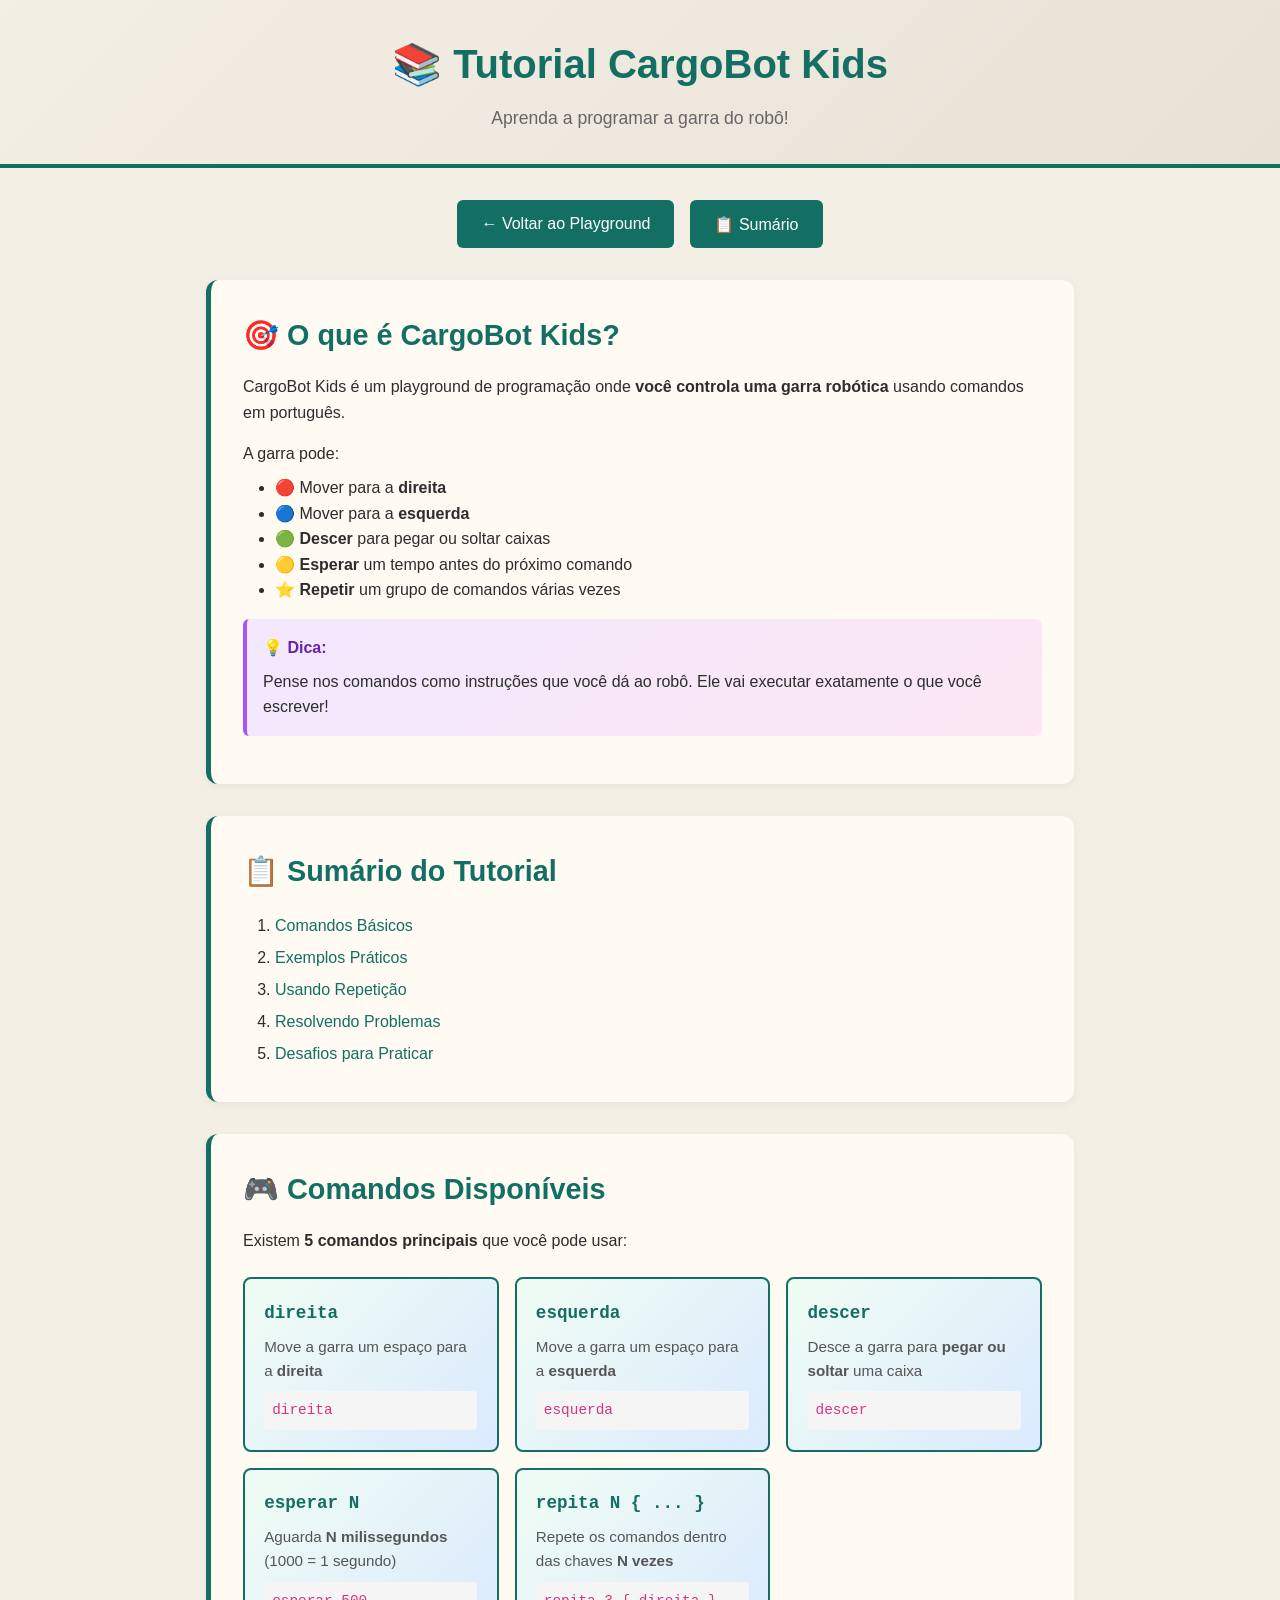
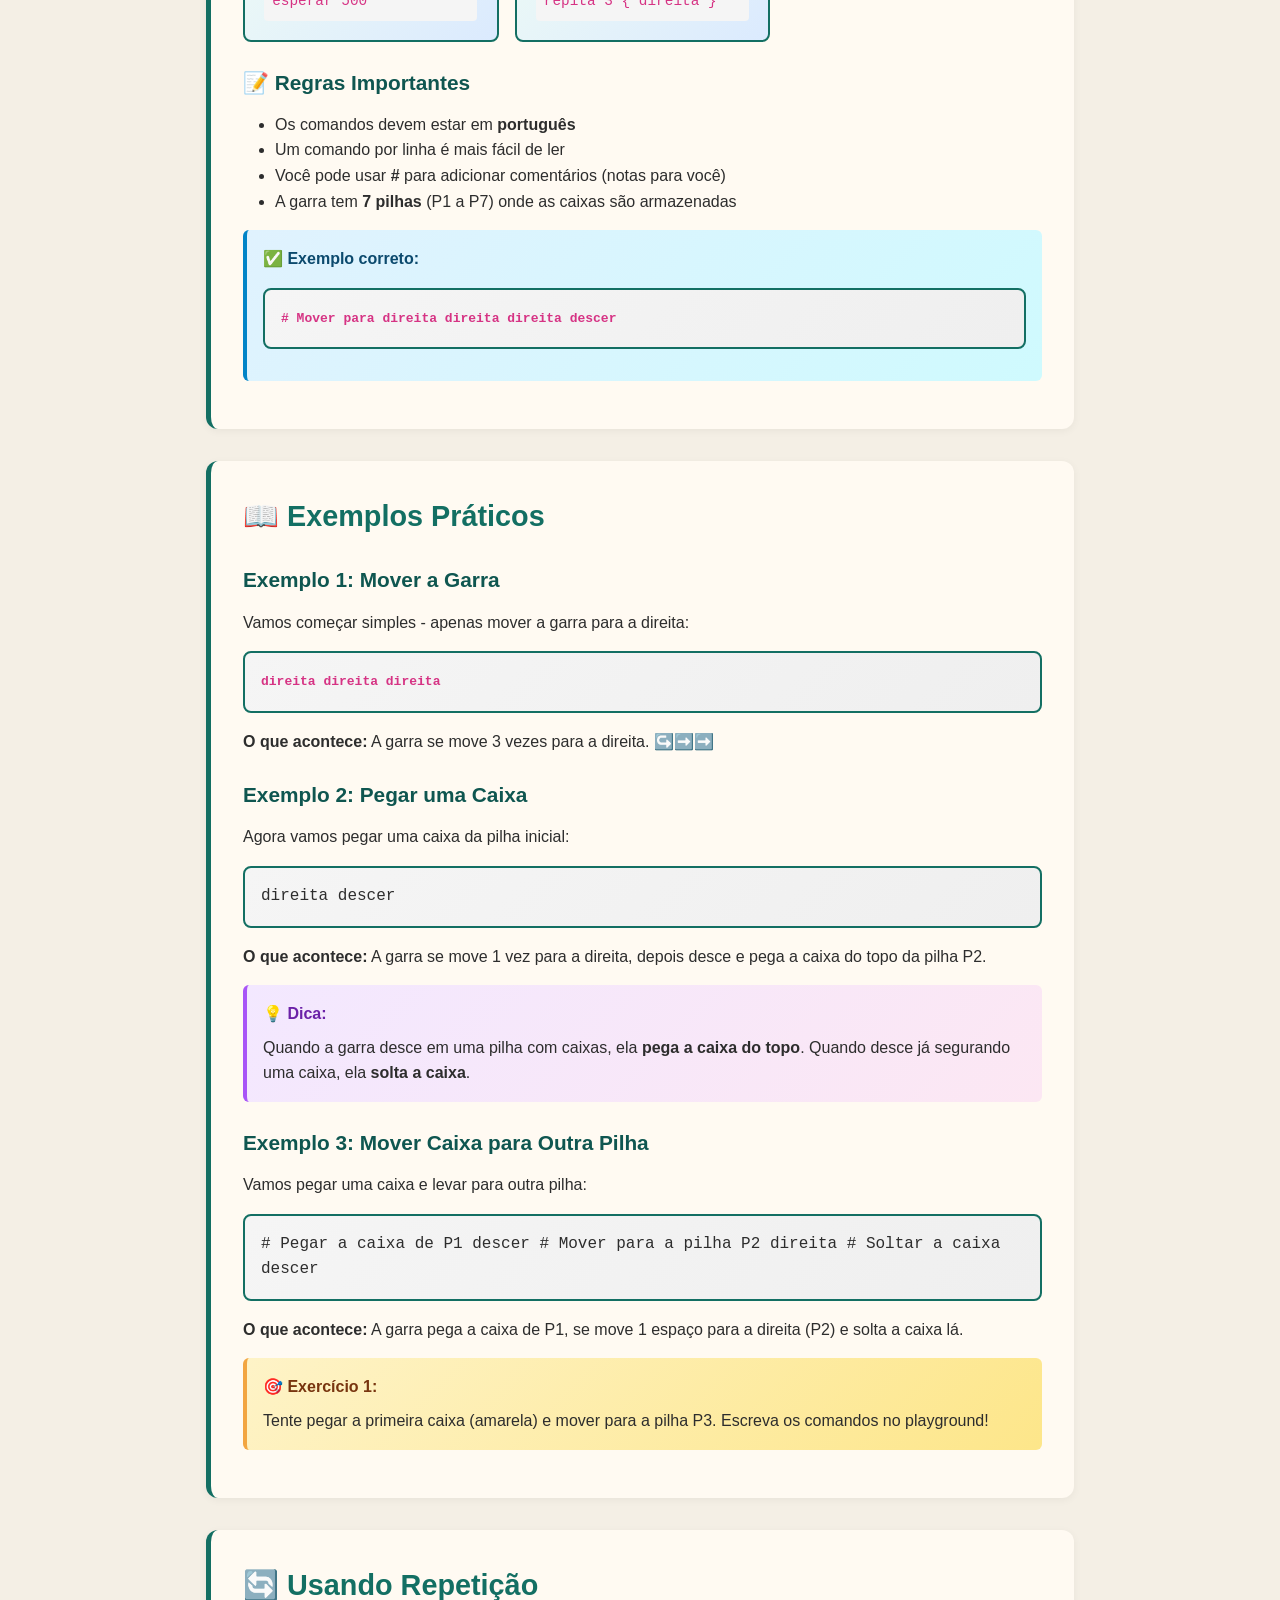
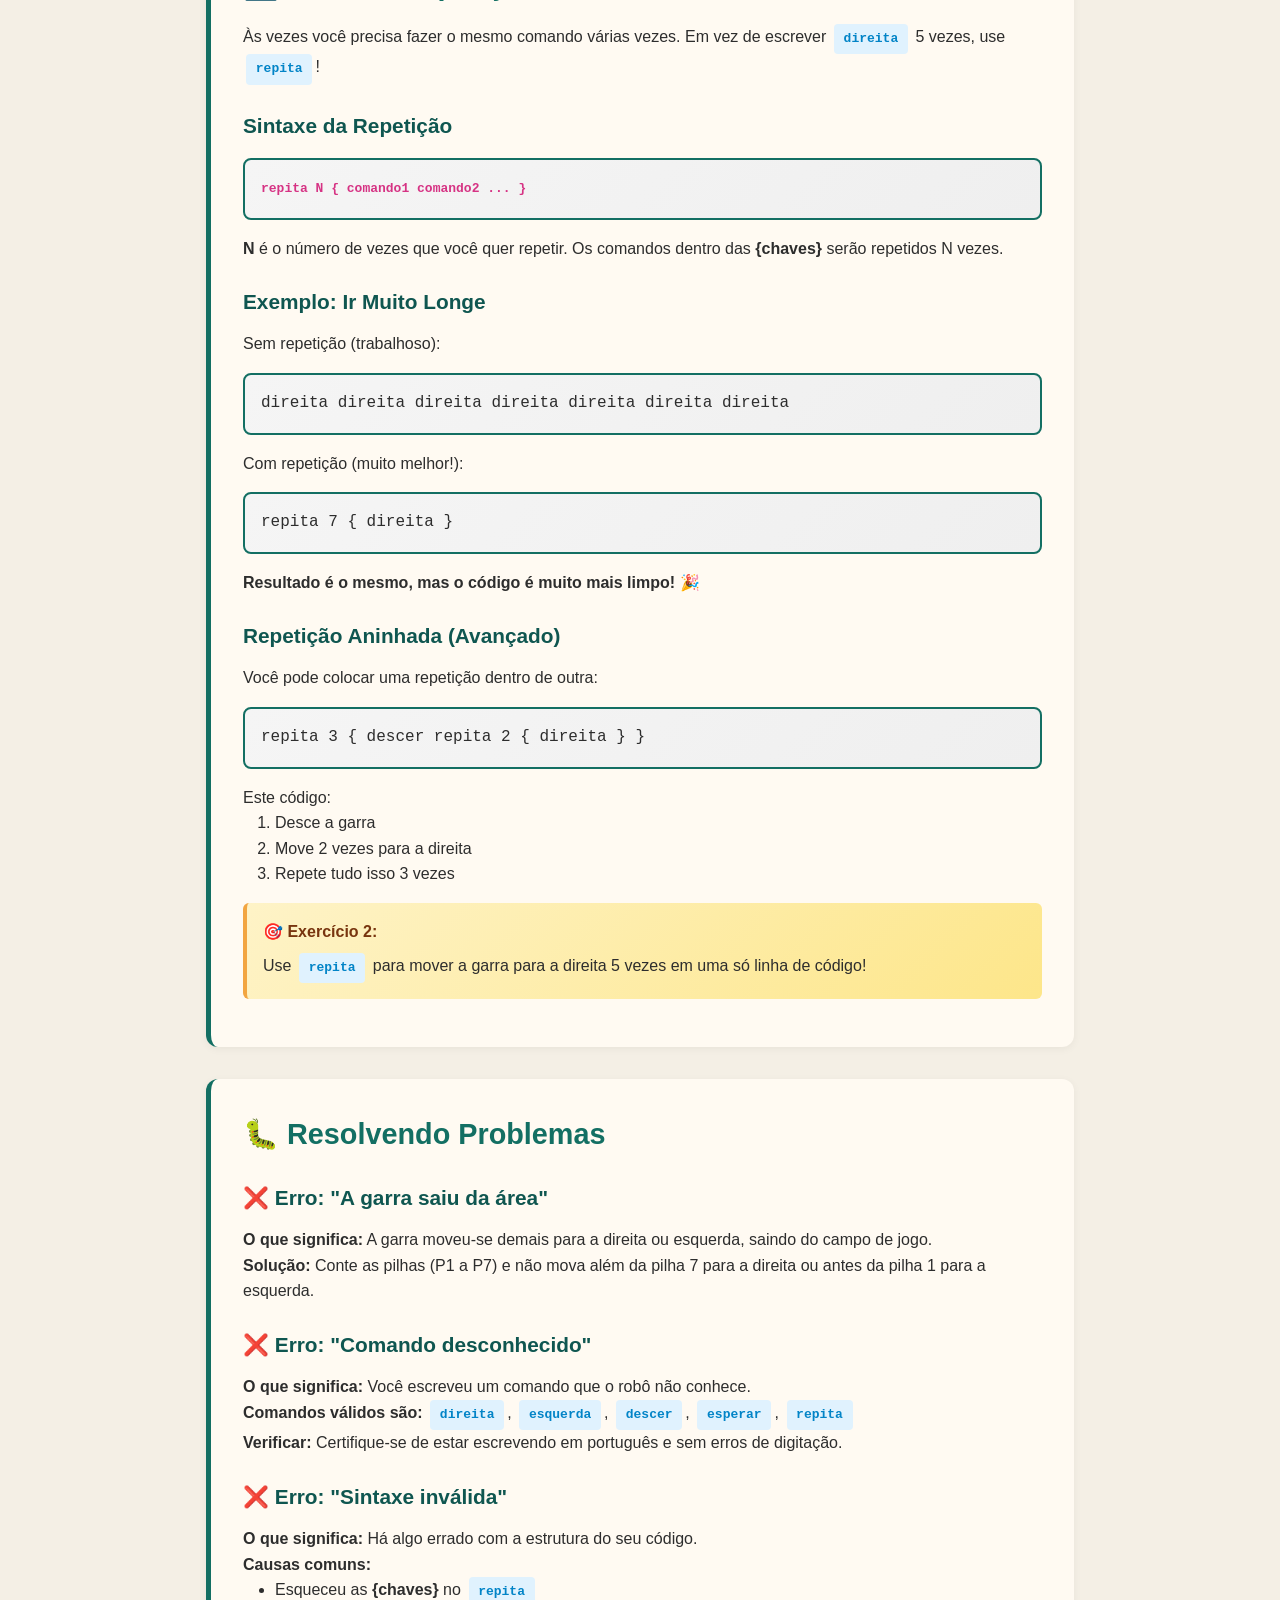
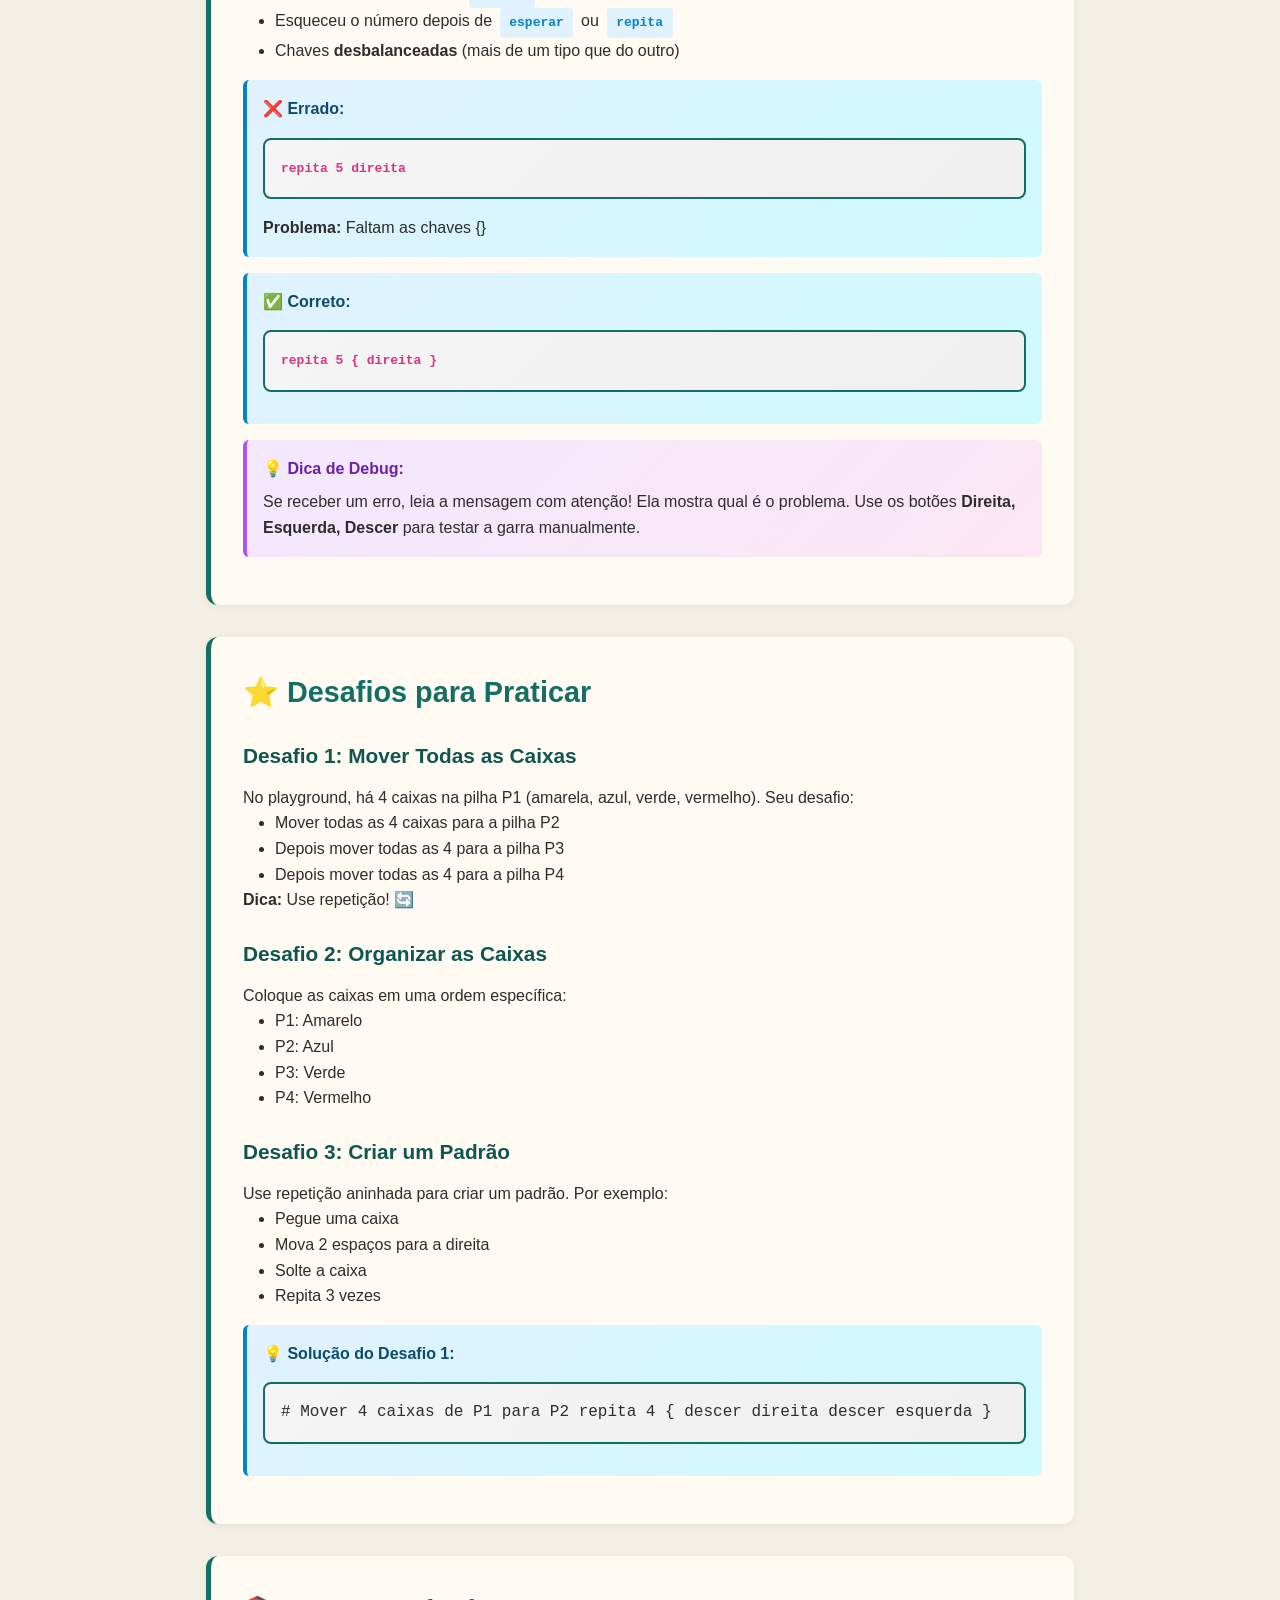
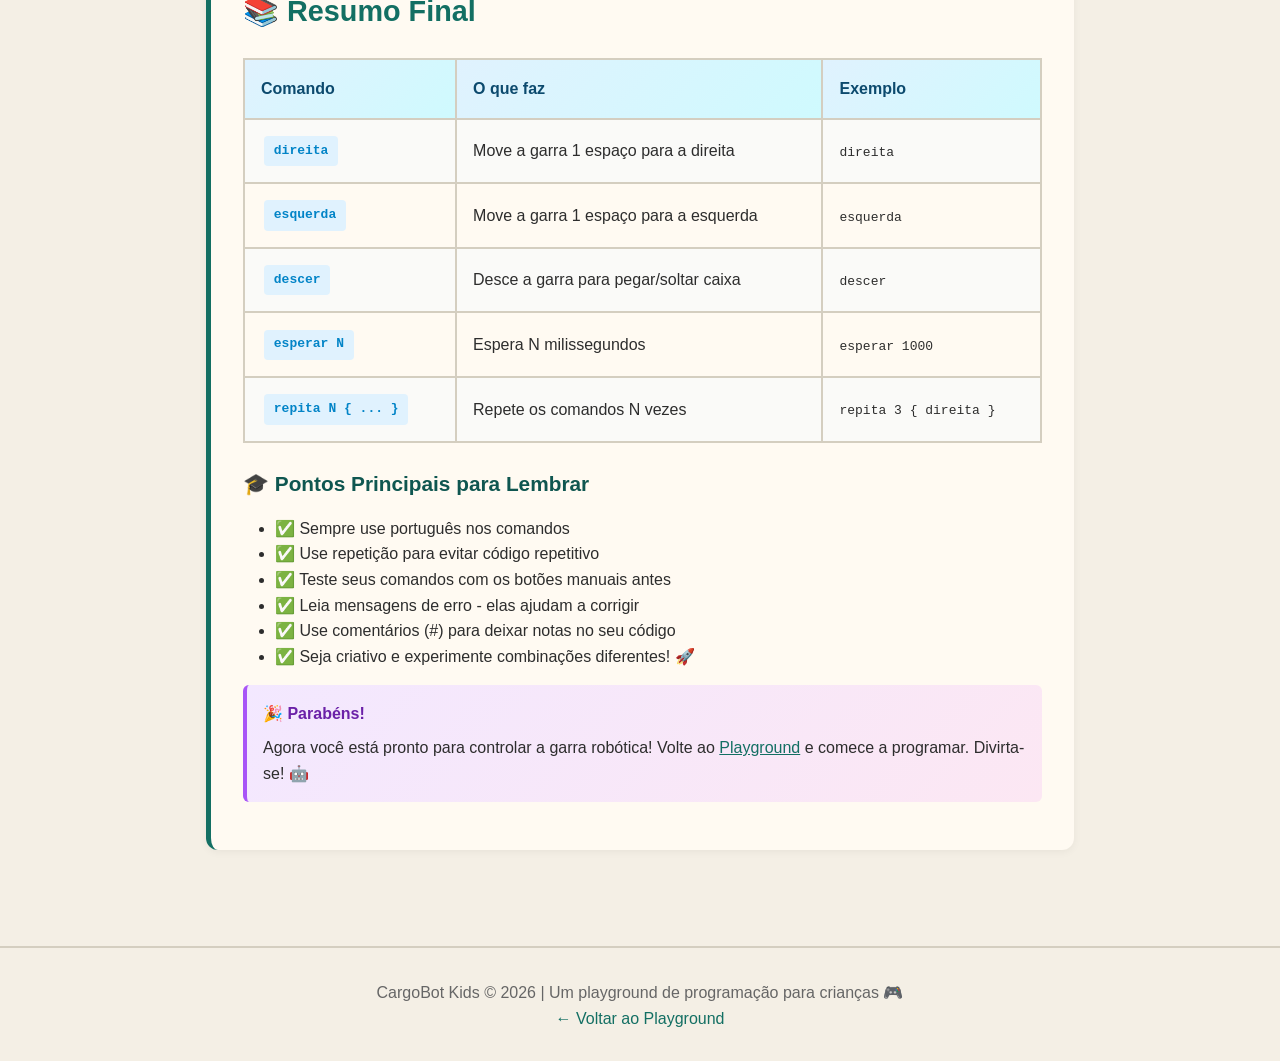
==== web/tutorial.html @ bd78c2ff "Initial commit" ====
<!doctype html>
<html lang="pt-BR">
<head>
  <meta charset="UTF-8">
  <meta name="viewport" content="width=device-width, initial-scale=1.0">
  <title>Tutorial - CargoBot Kids</title>
  <style>
    * {
      margin: 0;
      padding: 0;
      box-sizing: border-box;
    }

    :root {
      --bg: #f4efe5;
      --panel: #fffaf2;
      --accent: #136f63;
      --accent-2: #f2a541;
      --text: #2d2d2d;
      --border: #d4cec0;
    }

    body {
      font-family: 'Segoe UI', Tahoma, Geneva, Verdana, sans-serif;
      background-color: var(--bg);
      color: var(--text);
      line-height: 1.6;
    }

    header {
      background: linear-gradient(135deg, #f4efe5 0%, #e8e1d6 100%);
      padding: 2rem;
      text-align: center;
      border-bottom: 4px solid var(--accent);
      margin-bottom: 2rem;
    }

    header h1 {
      font-size: 2.5rem;
      color: var(--accent);
      margin-bottom: 0.5rem;
    }

    header p {
      font-size: 1.1rem;
      color: #666;
    }

    .container {
      max-width: 900px;
      margin: 0 auto;
      padding: 0 1rem 2rem;
    }

    .nav {
      display: flex;
      gap: 1rem;
      margin-bottom: 2rem;
      justify-content: center;
    }

    .nav a, .nav button {
      padding: 0.7rem 1.5rem;
      background: var(--accent);
      color: white;
      border: none;
      border-radius: 6px;
      cursor: pointer;
      text-decoration: none;
      font-size: 1rem;
      transition: all 0.3s;
    }

    .nav a:hover, .nav button:hover {
      background: #0f5650;
      transform: translateY(-2px);
      box-shadow: 0 4px 12px rgba(0,0,0,0.15);
    }

    section {
      background: var(--panel);
      border-radius: 12px;
      padding: 2rem;
      margin-bottom: 2rem;
      border-left: 5px solid var(--accent);
      box-shadow: 0 2px 8px rgba(0,0,0,0.05);
    }

    h2 {
      color: var(--accent);
      font-size: 1.8rem;
      margin-bottom: 1rem;
      display: flex;
      align-items: center;
      gap: 0.5rem;
    }

    h3 {
      color: #0f5650;
      font-size: 1.3rem;
      margin-top: 1.5rem;
      margin-bottom: 0.8rem;
    }

    .code-block {
      background: linear-gradient(135deg, #f5f5f5 0%, #efefef 100%);
      border: 2px solid var(--accent);
      border-radius: 8px;
      padding: 1rem;
      margin: 1rem 0;
      font-family: 'Courier New', monospace;
      overflow-x: auto;
      position: relative;
    }

    .code-block code {
      color: #d63384;
      font-weight: 600;
    }

    .command {
      display: inline-block;
      background: #e0f2fe;
      color: #0284c7;
      padding: 0.3rem 0.6rem;
      border-radius: 4px;
      font-family: monospace;
      margin: 0 0.2rem;
      font-weight: bold;
    }

    .example {
      background: linear-gradient(135deg, #e0f2fe 0%, #cffafe 100%);
      border-left: 4px solid #0284c7;
      padding: 1rem;
      margin: 1rem 0;
      border-radius: 6px;
    }

    .example-title {
      font-weight: bold;
      color: #0c4a6e;
      margin-bottom: 0.5rem;
    }

    .exercise {
      background: linear-gradient(135deg, #fef3c7 0%, #fde68a 100%);
      border-left: 4px solid var(--accent-2);
      padding: 1rem;
      margin: 1rem 0;
      border-radius: 6px;
    }

    .exercise-title {
      font-weight: bold;
      color: #78350f;
      margin-bottom: 0.5rem;
    }

    .command-list {
      display: grid;
      grid-template-columns: repeat(auto-fit, minmax(250px, 1fr));
      gap: 1rem;
      margin: 1.5rem 0;
    }

    .command-card {
      background: linear-gradient(135deg, #f0fdf4 0%, #dbeafe 100%);
      border-radius: 8px;
      padding: 1.2rem;
      border: 2px solid var(--accent);
    }

    .command-card h4 {
      color: var(--accent);
      margin-bottom: 0.5rem;
      font-family: monospace;
      font-size: 1.1rem;
    }

    .command-card p {
      color: #555;
      font-size: 0.95rem;
      margin-bottom: 0.5rem;
    }

    .syntax {
      background: #f5f5f5;
      padding: 0.5rem;
      border-radius: 4px;
      font-family: monospace;
      font-size: 0.9rem;
      color: #d63384;
    }

    .tip {
      background: linear-gradient(135deg, #f3e8ff 0%, #fce7f3 100%);
      border-left: 4px solid #a855f7;
      padding: 1rem;
      margin: 1rem 0;
      border-radius: 6px;
    }

    .tip-title {
      font-weight: bold;
      color: #6b21a8;
      margin-bottom: 0.5rem;
    }

    table {
      width: 100%;
      border-collapse: collapse;
      margin: 1.5rem 0;
    }

    th, td {
      border: 2px solid var(--border);
      padding: 1rem;
      text-align: left;
    }

    th {
      background: linear-gradient(135deg, #e0f2fe 0%, #cffafe 100%);
      color: #0c4a6e;
      font-weight: bold;
    }

    tr:nth-child(even) {
      background: #fafaf8;
    }

    .flow-diagram {
      background: #f9f9f7;
      border: 2px dashed var(--accent);
      border-radius: 8px;
      padding: 1.5rem;
      margin: 1.5rem 0;
      text-align: center;
    }

    .step {
      display: inline-block;
      background: var(--accent);
      color: white;
      padding: 0.7rem 1.2rem;
      border-radius: 6px;
      margin: 0.5rem;
      font-weight: bold;
    }

    .arrow {
      display: inline-block;
      margin: 0 0.5rem;
      color: var(--accent);
      font-weight: bold;
    }

    footer {
      text-align: center;
      padding: 2rem;
      color: #666;
      border-top: 2px solid var(--border);
      margin-top: 2rem;
    }

    @media (max-width: 768px) {
      header h1 {
        font-size: 1.8rem;
      }

      .container {
        padding: 0 0.5rem 1rem;
      }

      section {
        padding: 1rem;
      }

      .nav {
        flex-direction: column;
      }
    }
  </style>
</head>
<body>
  <header>
    <h1>📚 Tutorial CargoBot Kids</h1>
    <p>Aprenda a programar a garra do robô!</p>
  </header>

  <div class="container">
    <div class="nav">
      <a href="index.html">← Voltar ao Playground</a>
      <button onclick="document.getElementById('toc').scrollIntoView({behavior: 'smooth'})">📋 Sumário</button>
    </div>

    <!-- Introdução -->
    <section>
      <h2>🎯 O que é CargoBot Kids?</h2>
      <p>CargoBot Kids é um playground de programação onde <strong>você controla uma garra robótica</strong> usando comandos em português.</p>
      
      <p style="margin-top: 1rem;">A garra pode:</p>
      <ul style="margin-left: 2rem; margin-top: 0.5rem;">
        <li>🔴 Mover para a <strong>direita</strong></li>
        <li>🔵 Mover para a <strong>esquerda</strong></li>
        <li>🟢 <strong>Descer</strong> para pegar ou soltar caixas</li>
        <li>🟡 <strong>Esperar</strong> um tempo antes do próximo comando</li>
        <li>⭐ <strong>Repetir</strong> um grupo de comandos várias vezes</li>
      </ul>

      <div class="tip">
        <div class="tip-title">💡 Dica:</div>
        <p>Pense nos comandos como instruções que você dá ao robô. Ele vai executar exatamente o que você escrever!</p>
      </div>
    </section>

    <!-- Sumário -->
    <section id="toc">
      <h2>📋 Sumário do Tutorial</h2>
      <ol style="margin-left: 2rem; line-height: 2;">
        <li><a href="#comandos" style="color: var(--accent); text-decoration: none;">Comandos Básicos</a></li>
        <li><a href="#exemplos" style="color: var(--accent); text-decoration: none;">Exemplos Práticos</a></li>
        <li><a href="#repeticao" style="color: var(--accent); text-decoration: none;">Usando Repetição</a></li>
        <li><a href="#problemas" style="color: var(--accent); text-decoration: none;">Resolvendo Problemas</a></li>
        <li><a href="#desafios" style="color: var(--accent); text-decoration: none;">Desafios para Praticar</a></li>
      </ol>
    </section>

    <!-- Comandos -->
    <section id="comandos">
      <h2>🎮 Comandos Disponíveis</h2>
      
      <p>Existem <strong>5 comandos principais</strong> que você pode usar:</p>

      <div class="command-list">
        <div class="command-card">
          <h4>direita</h4>
          <p>Move a garra um espaço para a <strong>direita</strong></p>
          <div class="syntax">direita</div>
        </div>

        <div class="command-card">
          <h4>esquerda</h4>
          <p>Move a garra um espaço para a <strong>esquerda</strong></p>
          <div class="syntax">esquerda</div>
        </div>

        <div class="command-card">
          <h4>descer</h4>
          <p>Desce a garra para <strong>pegar ou soltar</strong> uma caixa</p>
          <div class="syntax">descer</div>
        </div>

        <div class="command-card">
          <h4>esperar N</h4>
          <p>Aguarda <strong>N milissegundos</strong> (1000 = 1 segundo)</p>
          <div class="syntax">esperar 500</div>
        </div>

        <div class="command-card">
          <h4>repita N { ... }</h4>
          <p>Repete os comandos dentro das chaves <strong>N vezes</strong></p>
          <div class="syntax">repita 3 { direita }</div>
        </div>
      </div>

      <h3>📝 Regras Importantes</h3>
      <ul style="margin-left: 2rem;">
        <li>Os comandos devem estar em <strong>português</strong></li>
        <li>Um comando por linha é mais fácil de ler</li>
        <li>Você pode usar <strong>#</strong> para adicionar comentários (notas para você)</li>
        <li>A garra tem <strong>7 pilhas</strong> (P1 a P7) onde as caixas são armazenadas</li>
      </ul>

      <div class="example">
        <div class="example-title">✅ Exemplo correto:</div>
        <div class="code-block"><code># Mover para direita
direita
direita
descer</code></div>
      </div>
    </section>

    <!-- Exemplos Práticos -->
    <section id="exemplos">
      <h2>📖 Exemplos Práticos</h2>

      <h3>Exemplo 1: Mover a Garra</h3>
      <p>Vamos começar simples - apenas mover a garra para a direita:</p>
      <div class="code-block"><code>direita
direita
direita</code></div>
      <p><strong>O que acontece:</strong> A garra se move 3 vezes para a direita. ↪️➡️➡️</p>

      <h3>Exemplo 2: Pegar uma Caixa</h3>
      <p>Agora vamos pegar uma caixa da pilha inicial:</p>
      <div class="code-block"><code">direita
descer</code></div>
      <p><strong>O que acontece:</strong> A garra se move 1 vez para a direita, depois desce e pega a caixa do topo da pilha P2.</p>

      <div class="tip">
        <div class="tip-title">💡 Dica:</div>
        <p>Quando a garra desce em uma pilha com caixas, ela <strong>pega a caixa do topo</strong>. Quando desce já segurando uma caixa, ela <strong>solta a caixa</strong>.</p>
      </div>

      <h3>Exemplo 3: Mover Caixa para Outra Pilha</h3>
      <p>Vamos pegar uma caixa e levar para outra pilha:</p>
      <div class="code-block"><code"># Pegar a caixa de P1
descer

# Mover para a pilha P2
direita

# Soltar a caixa
descer</code></div>
      <p><strong>O que acontece:</strong> A garra pega a caixa de P1, se move 1 espaço para a direita (P2) e solta a caixa lá.</p>

      <div class="exercise">
        <div class="exercise-title">🎯 Exercício 1:</div>
        <p>Tente pegar a primeira caixa (amarela) e mover para a pilha P3. Escreva os comandos no playground!</p>
      </div>
    </section>

    <!-- Repetição -->
    <section id="repeticao">
      <h2>🔄 Usando Repetição</h2>

      <p>Às vezes você precisa fazer o mesmo comando várias vezes. Em vez de escrever <span class="command">direita</span> 5 vezes, use <span class="command">repita</span>!</p>

      <h3>Sintaxe da Repetição</h3>
      <div class="code-block"><code>repita N {
  comando1
  comando2
  ...
}</code></div>

      <p><strong>N</strong> é o número de vezes que você quer repetir. Os comandos dentro das <strong>{chaves}</strong> serão repetidos N vezes.</p>

      <h3>Exemplo: Ir Muito Longe</h3>
      <p>Sem repetição (trabalhoso):</p>
      <div class="code-block"><code">direita
direita
direita
direita
direita
direita
direita</code></div>

      <p>Com repetição (muito melhor!):</p>
      <div class="code-block"><code">repita 7 {
  direita
}</code></div>

      <p><strong>Resultado é o mesmo, mas o código é muito mais limpo! 🎉</strong></p>

      <h3>Repetição Aninhada (Avançado)</h3>
      <p>Você pode colocar uma repetição dentro de outra:</p>
      <div class="code-block"><code">repita 3 {
  descer
  repita 2 {
    direita
  }
}</code></div>

      <p>Este código:</p>
      <ol style="margin-left: 2rem;">
        <li>Desce a garra</li>
        <li>Move 2 vezes para a direita</li>
        <li>Repete tudo isso 3 vezes</li>
      </ol>

      <div class="exercise">
        <div class="exercise-title">🎯 Exercício 2:</div>
        <p>Use <span class="command">repita</span> para mover a garra para a direita 5 vezes em uma só linha de código!</p>
      </div>
    </section>

    <!-- Resolvendo Problemas -->
    <section id="problemas">
      <h2>🐛 Resolvendo Problemas</h2>

      <h3>❌ Erro: "A garra saiu da área"</h3>
      <p><strong>O que significa:</strong> A garra moveu-se demais para a direita ou esquerda, saindo do campo de jogo.</p>
      <p><strong>Solução:</strong> Conte as pilhas (P1 a P7) e não mova além da pilha 7 para a direita ou antes da pilha 1 para a esquerda.</p>

      <h3>❌ Erro: "Comando desconhecido"</h3>
      <p><strong>O que significa:</strong> Você escreveu um comando que o robô não conhece.</p>
      <p><strong>Comandos válidos são:</strong> <span class="command">direita</span>, <span class="command">esquerda</span>, <span class="command">descer</span>, <span class="command">esperar</span>, <span class="command">repita</span></p>
      <p><strong>Verificar:</strong> Certifique-se de estar escrevendo em português e sem erros de digitação.</p>

      <h3>❌ Erro: "Sintaxe inválida"</h3>
      <p><strong>O que significa:</strong> Há algo errado com a estrutura do seu código.</p>
      <p><strong>Causas comuns:</strong></p>
      <ul style="margin-left: 2rem;">
        <li>Esqueceu as <strong>{chaves}</strong> no <span class="command">repita</span></li>
        <li>Esqueceu o número depois de <span class="command">esperar</span> ou <span class="command">repita</span></li>
        <li>Chaves <strong>desbalanceadas</strong> (mais de um tipo que do outro)</li>
      </ul>

      <div class="example">
        <div class="example-title">❌ Errado:</div>
        <div class="code-block"><code>repita 5
  direita</code></div>
        <p><strong>Problema:</strong> Faltam as chaves {}</p>
      </div>

      <div class="example">
        <div class="example-title">✅ Correto:</div>
        <div class="code-block"><code>repita 5 {
  direita
}</code></div>
      </div>

      <div class="tip">
        <div class="tip-title">💡 Dica de Debug:</div>
        <p>Se receber um erro, leia a mensagem com atenção! Ela mostra qual é o problema. Use os botões <strong>Direita, Esquerda, Descer</strong> para testar a garra manualmente.</p>
      </div>
    </section>

    <!-- Desafios -->
    <section id="desafios">
      <h2>⭐ Desafios para Praticar</h2>

      <h3>Desafio 1: Mover Todas as Caixas</h3>
      <p>No playground, há 4 caixas na pilha P1 (amarela, azul, verde, vermelho). Seu desafio:</p>
      <ul style="margin-left: 2rem;">
        <li>Mover todas as 4 caixas para a pilha P2</li>
        <li>Depois mover todas as 4 para a pilha P3</li>
        <li>Depois mover todas as 4 para a pilha P4</li>
      </ul>
      <p><strong>Dica:</strong> Use repetição! 🔄</p>

      <h3>Desafio 2: Organizar as Caixas</h3>
      <p>Coloque as caixas em uma ordem específica:</p>
      <ul style="margin-left: 2rem;">
        <li>P1: Amarelo</li>
        <li>P2: Azul</li>
        <li>P3: Verde</li>
        <li>P4: Vermelho</li>
      </ul>

      <h3>Desafio 3: Criar um Padrão</h3>
      <p>Use repetição aninhada para criar um padrão. Por exemplo:</p>
      <ul style="margin-left: 2rem;">
        <li>Pegue uma caixa</li>
        <li>Mova 2 espaços para a direita</li>
        <li>Solte a caixa</li>
        <li>Repita 3 vezes</li>
      </ul>

      <div class="example">
        <div class="example-title">💡 Solução do Desafio 1:</div>
        <div class="code-block"><code"># Mover 4 caixas de P1 para P2
repita 4 {
  descer
  direita
  descer
  esquerda
}</code></div>
      </div>
    </section>

    <!-- Resumo -->
    <section>
      <h2>📚 Resumo Final</h2>

      <table>
        <tr>
          <th>Comando</th>
          <th>O que faz</th>
          <th>Exemplo</th>
        </tr>
        <tr>
          <td><span class="command">direita</span></td>
          <td>Move a garra 1 espaço para a direita</td>
          <td><code>direita</code></td>
        </tr>
        <tr>
          <td><span class="command">esquerda</span></td>
          <td>Move a garra 1 espaço para a esquerda</td>
          <td><code>esquerda</code></td>
        </tr>
        <tr>
          <td><span class="command">descer</span></td>
          <td>Desce a garra para pegar/soltar caixa</td>
          <td><code>descer</code></td>
        </tr>
        <tr>
          <td><span class="command">esperar N</span></td>
          <td>Espera N milissegundos</td>
          <td><code>esperar 1000</code></td>
        </tr>
        <tr>
          <td><span class="command">repita N { ... }</span></td>
          <td>Repete os comandos N vezes</td>
          <td><code>repita 3 { direita }</code></td>
        </tr>
      </table>

      <h3>🎓 Pontos Principais para Lembrar</h3>
      <ul style="margin-left: 2rem; margin-top: 1rem;">
        <li>✅ Sempre use português nos comandos</li>
        <li>✅ Use repetição para evitar código repetitivo</li>
        <li>✅ Teste seus comandos com os botões manuais antes</li>
        <li>✅ Leia mensagens de erro - elas ajudam a corrigir</li>
        <li>✅ Use comentários (#) para deixar notas no seu código</li>
        <li>✅ Seja criativo e experimente combinações diferentes! 🚀</li>
      </ul>

      <div class="tip">
        <div class="tip-title">🎉 Parabéns!</div>
        <p>Agora você está pronto para controlar a garra robótica! Volte ao <a href="index.html" style="color: var(--accent); text-decoration: underline;">Playground</a> e comece a programar. Divirta-se! 🤖</p>
      </div>
    </section>
  </div>

  <footer>
    <p>CargoBot Kids © 2026 | Um playground de programação para crianças 🎮</p>
    <p><a href="index.html" style="color: var(--accent); text-decoration: none;">← Voltar ao Playground</a></p>
  </footer>
</body>
</html>
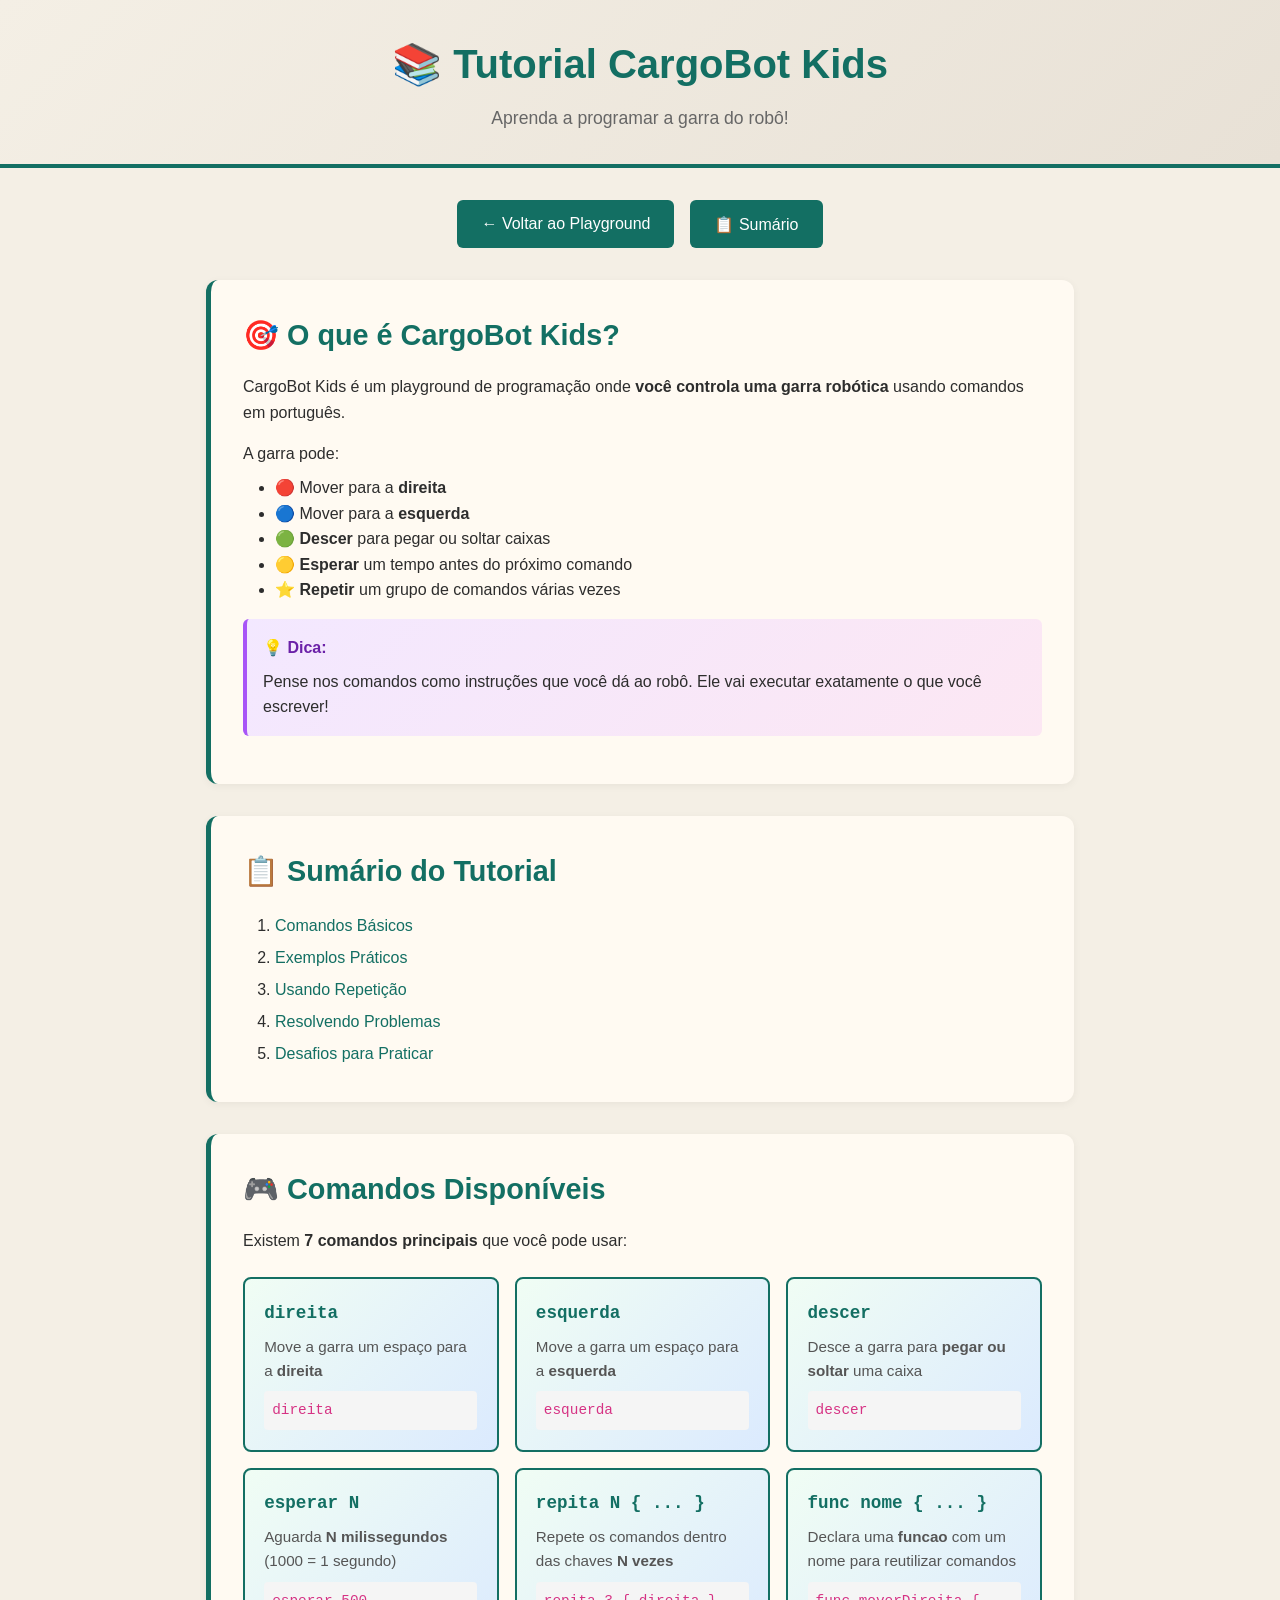
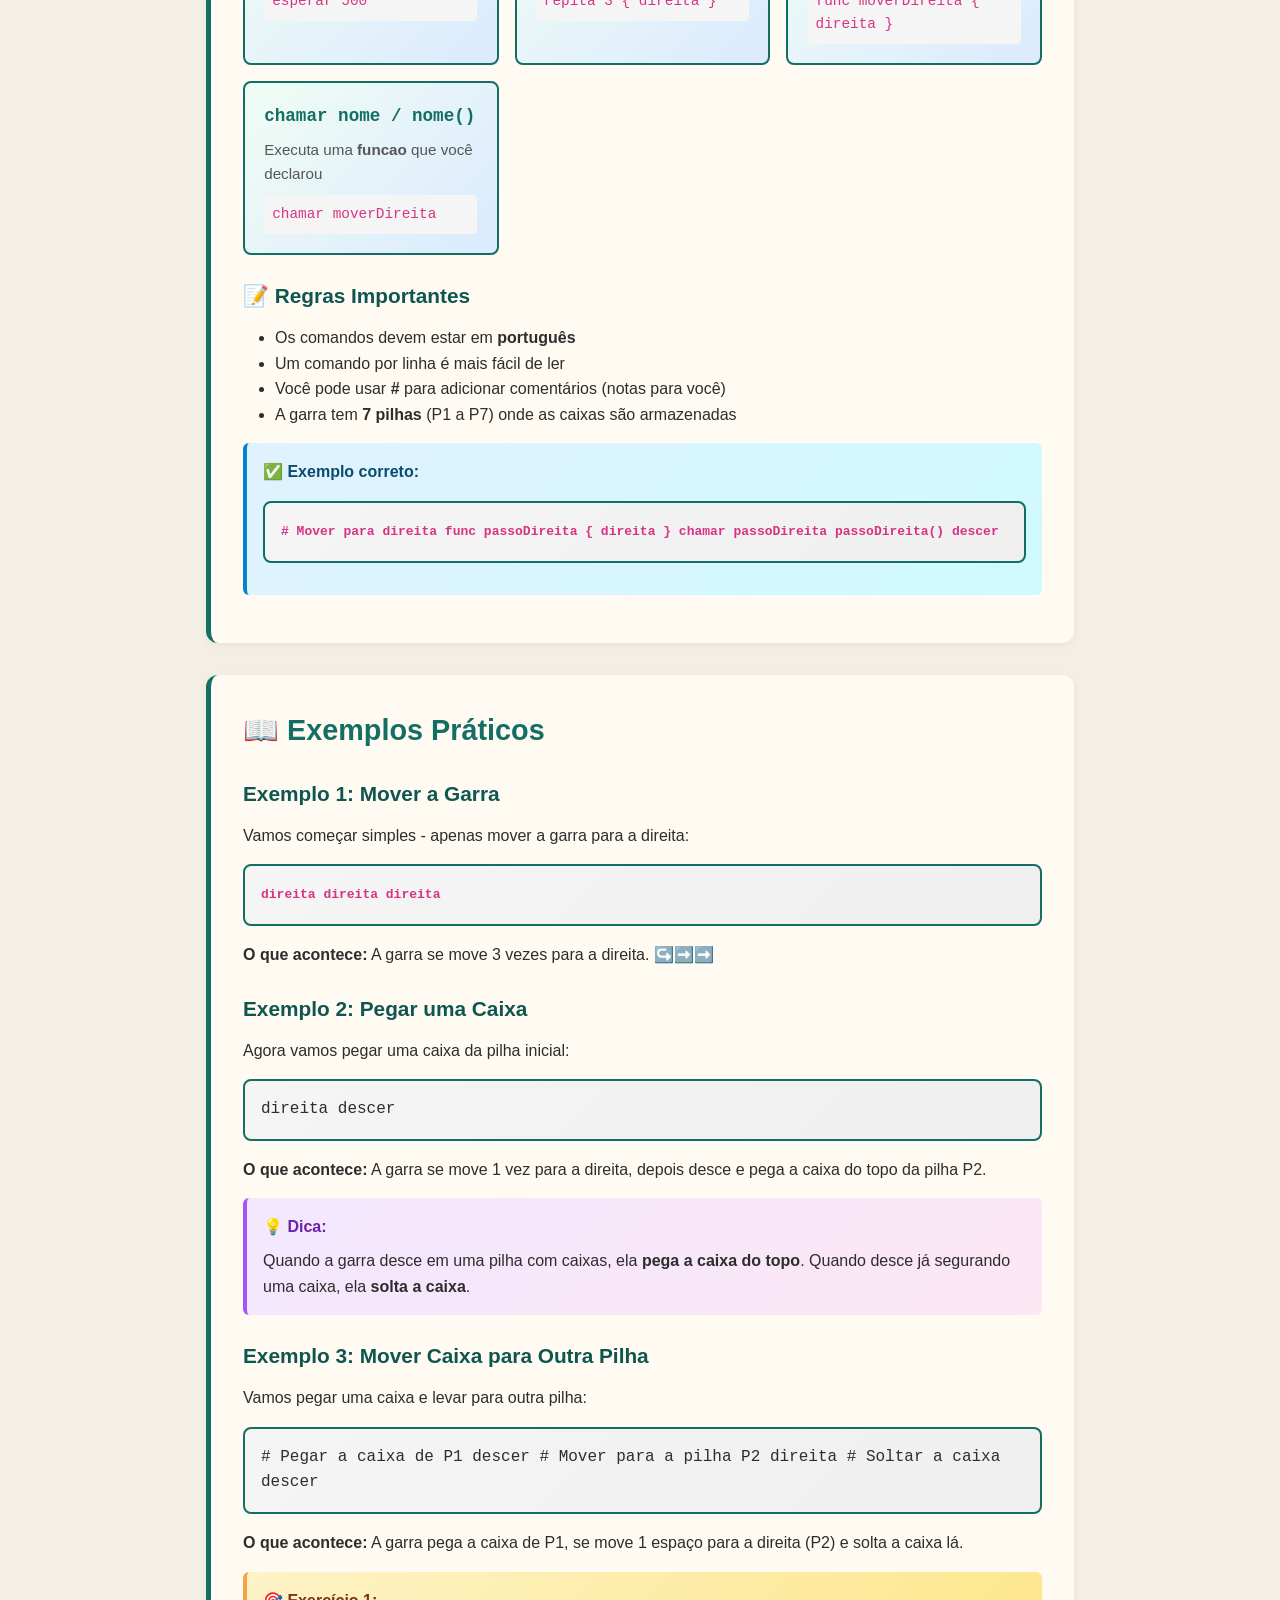
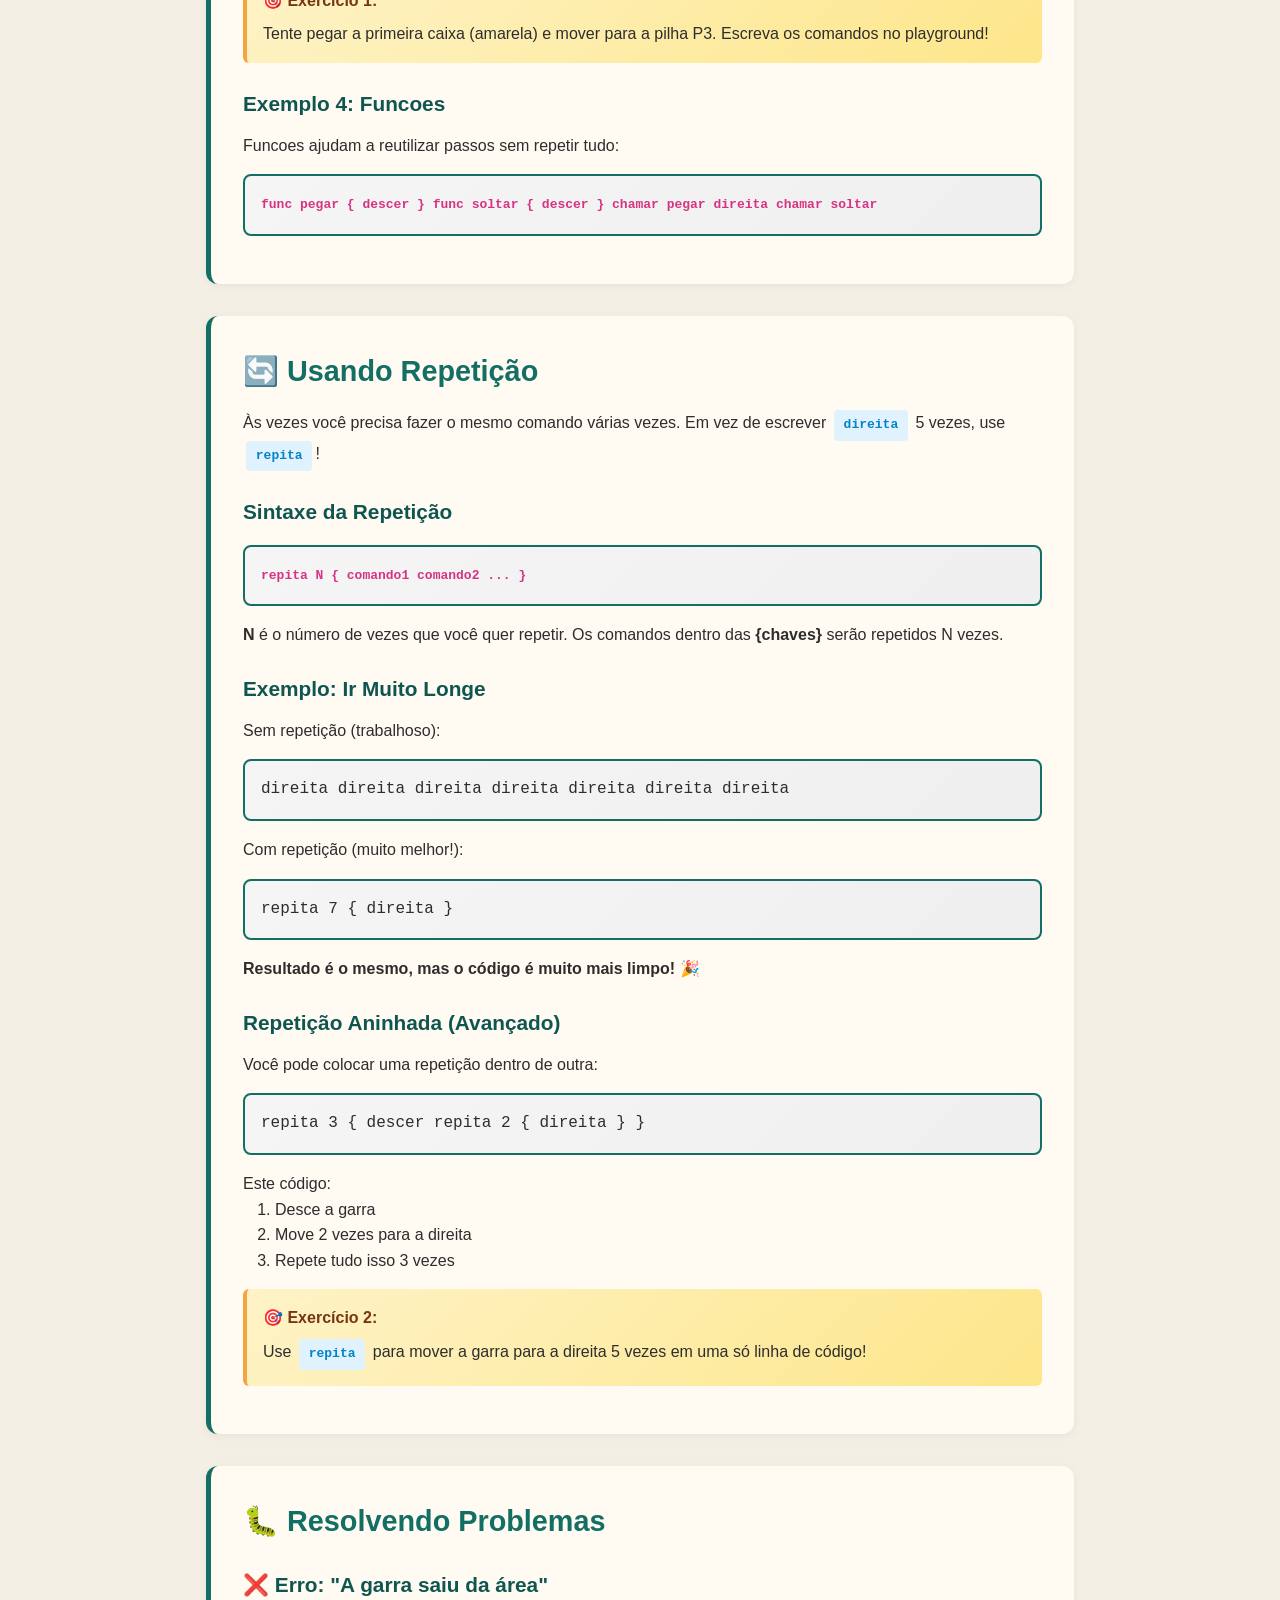
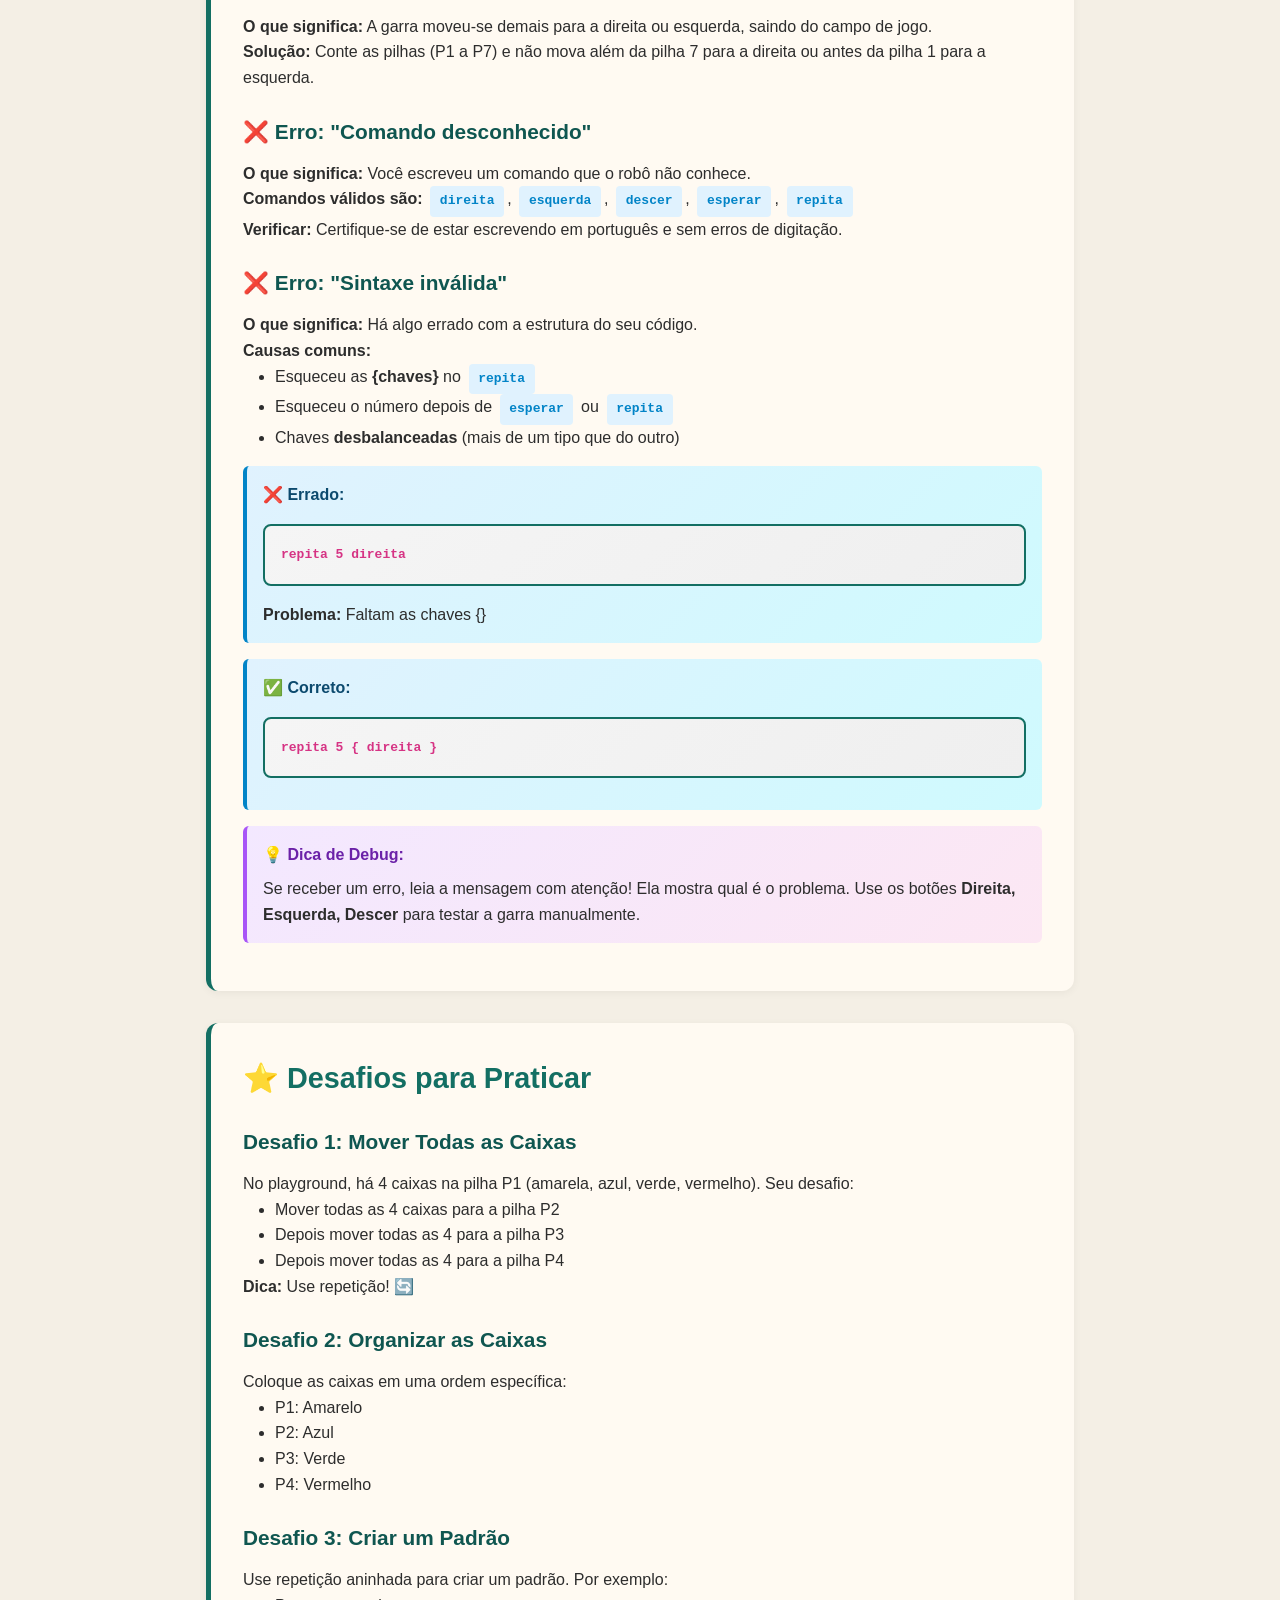
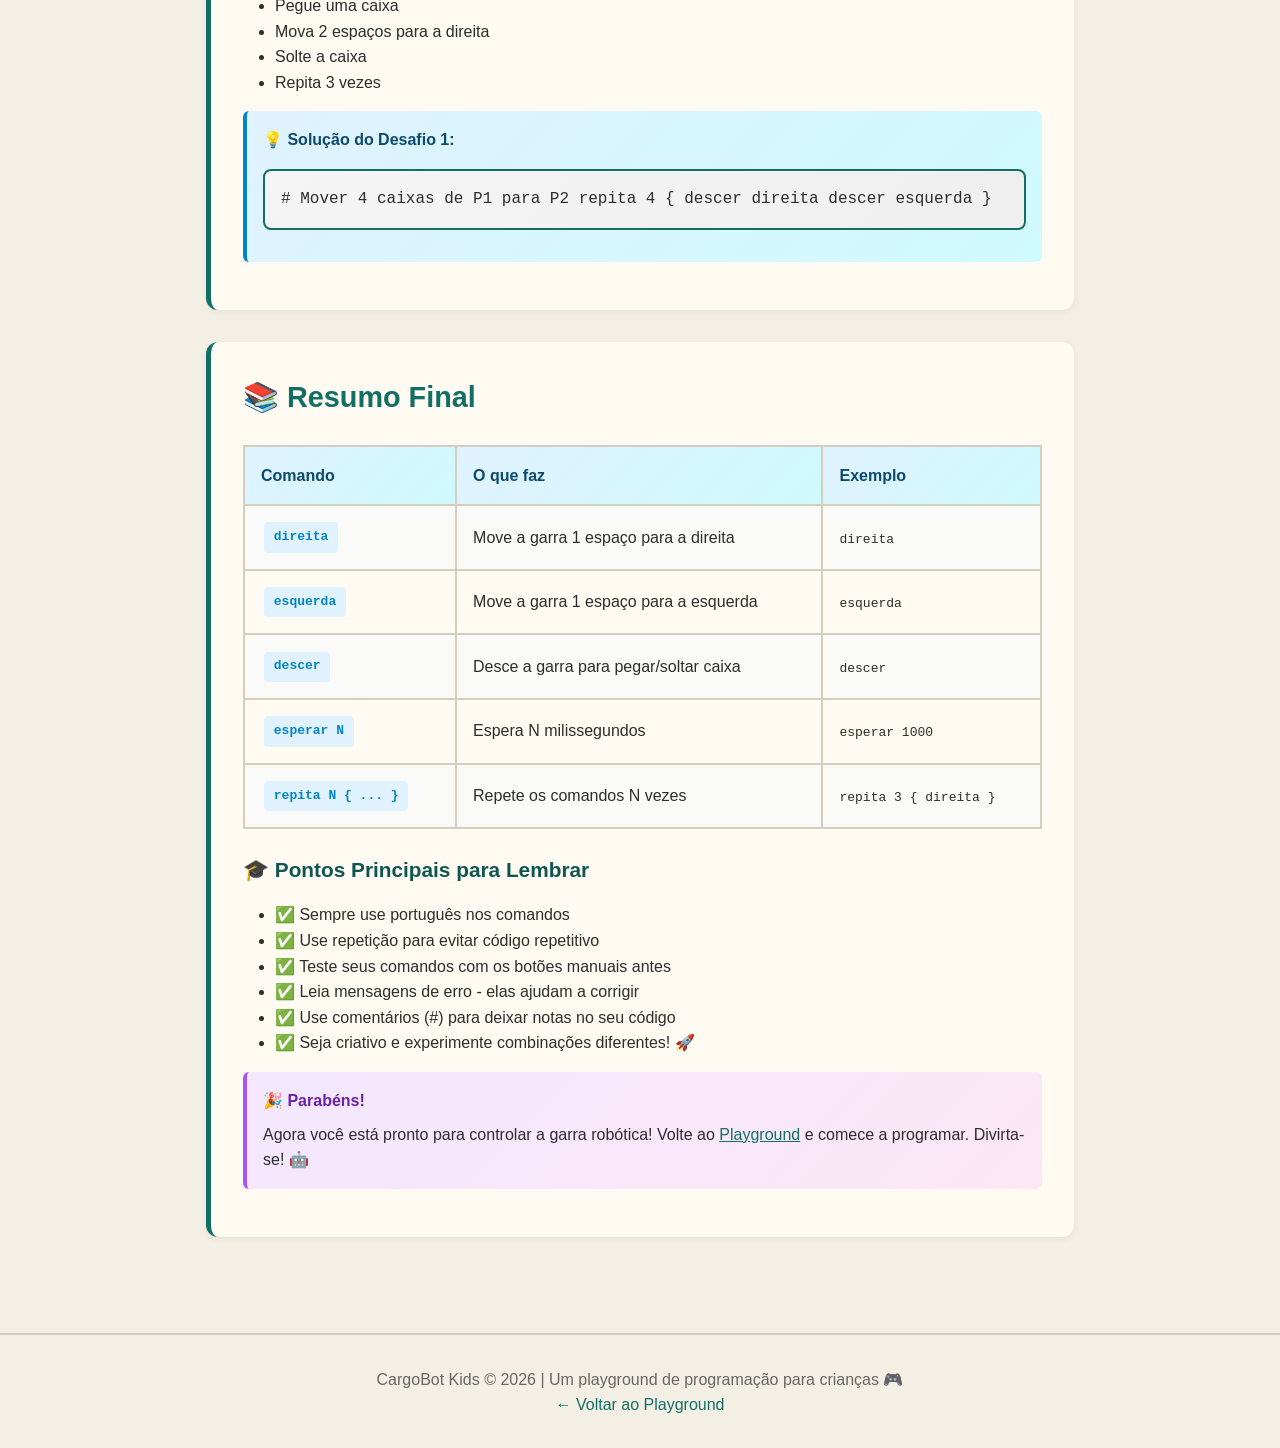
==== commit d11aa2b1: "Fix" ====
--- a/web/tutorial.html
+++ b/web/tutorial.html
@@ -330,7 +330,7 @@
     <section id="comandos">
       <h2>🎮 Comandos Disponíveis</h2>
       
-      <p>Existem <strong>5 comandos principais</strong> que você pode usar:</p>
+      <p>Existem <strong>7 comandos principais</strong> que você pode usar:</p>
 
       <div class="command-list">
         <div class="command-card">
@@ -361,6 +361,18 @@
           <h4>repita N { ... }</h4>
           <p>Repete os comandos dentro das chaves <strong>N vezes</strong></p>
           <div class="syntax">repita 3 { direita }</div>
+        </div>
+
+        <div class="command-card">
+          <h4>func nome { ... }</h4>
+          <p>Declara uma <strong>funcao</strong> com um nome para reutilizar comandos</p>
+          <div class="syntax">func moverDireita { direita }</div>
+        </div>
+
+        <div class="command-card">
+          <h4>chamar nome / nome()</h4>
+          <p>Executa uma <strong>funcao</strong> que você declarou</p>
+          <div class="syntax">chamar moverDireita</div>
         </div>
       </div>
 
@@ -375,8 +387,12 @@
       <div class="example">
         <div class="example-title">✅ Exemplo correto:</div>
         <div class="code-block"><code># Mover para direita
-direita
-direita
+func passoDireita {
+  direita
+}
+
+chamar passoDireita
+passoDireita()
 descer</code></div>
       </div>
     </section>
@@ -419,6 +435,20 @@
         <div class="exercise-title">🎯 Exercício 1:</div>
         <p>Tente pegar a primeira caixa (amarela) e mover para a pilha P3. Escreva os comandos no playground!</p>
       </div>
+
+      <h3>Exemplo 4: Funcoes</h3>
+      <p>Funcoes ajudam a reutilizar passos sem repetir tudo:</p>
+      <div class="code-block"><code>func pegar {
+  descer
+}
+
+func soltar {
+  descer
+}
+
+chamar pegar
+direita
+chamar soltar</code></div>
     </section>
 
     <!-- Repetição -->
